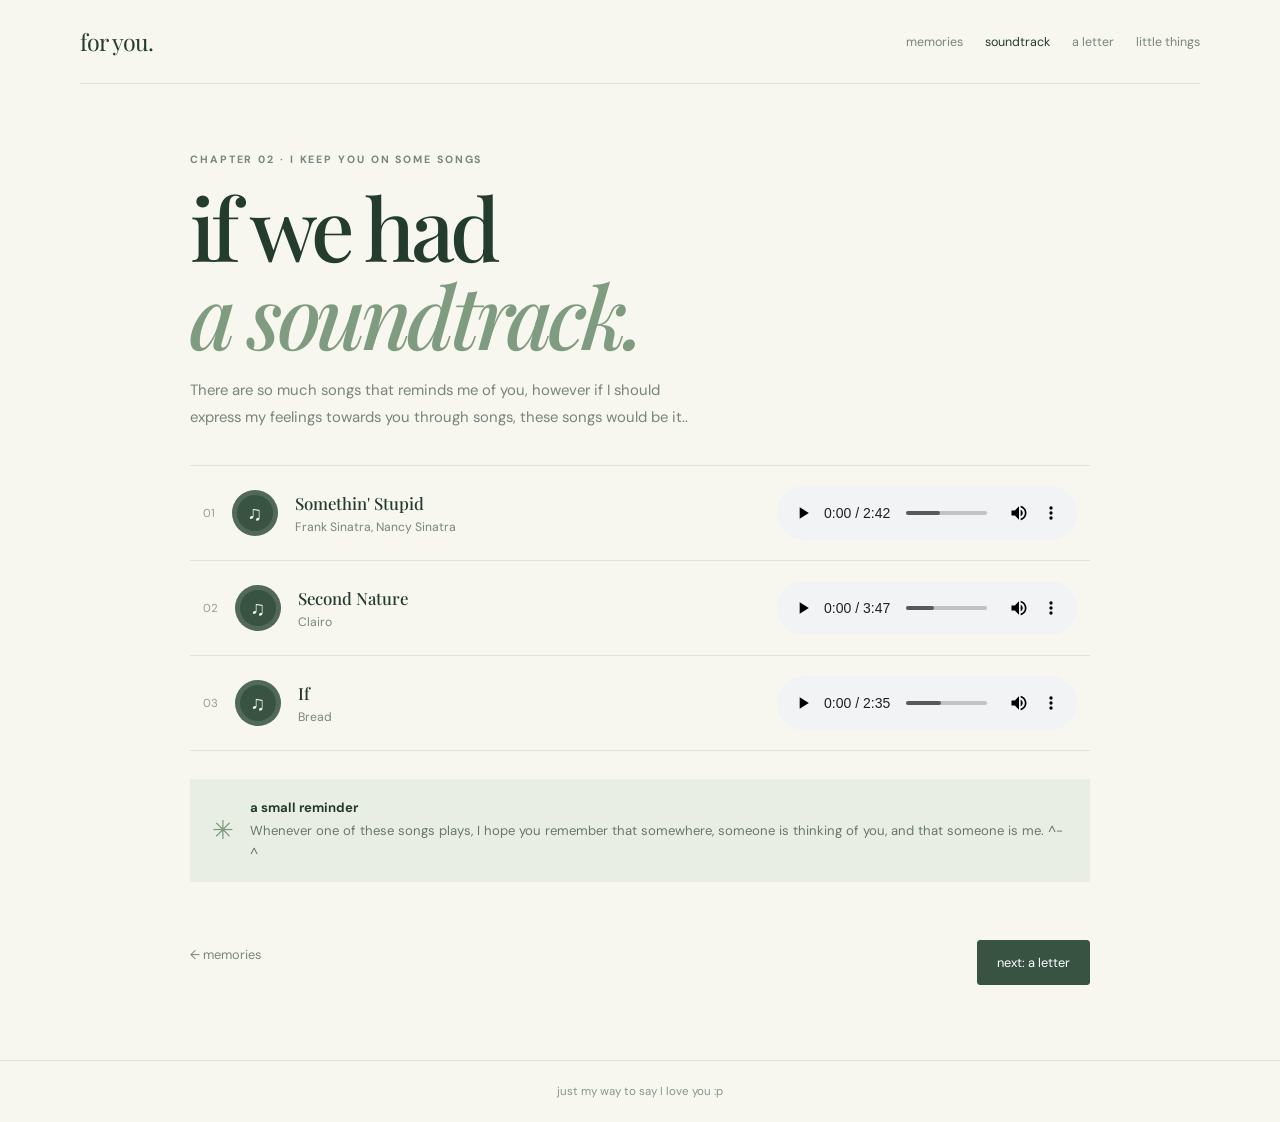
==== music.html @ f2d3e0d2 "Add files via upload" ====
<!DOCTYPE html>
<html lang="en">
<head><meta charset="UTF-8"><meta name="viewport" content="width=device-width, initial-scale=1"><title>if we had a soundtrack...</title><link rel="stylesheet" href="style.css"></head>
<body>
<nav class="nav"><a class="brand" href="index.html">for you. </span></a><div class="nav-links"><a href="gallery.html">memories</a><a class="active" href="music.html">soundtrack</a><a href="letter.html">a letter</a><a href="little-things.html">little things</a></div></nav>
<main class="page-wrap">
  <p class="eyebrow">CHAPTER 02 · I KEEP YOU ON SOME SONGS</p><h1 class="page-title">if we had<br><em>a soundtrack.</em></h1>
  <p class="page-intro">There are so much songs that reminds me of you, however if I should express my feelings towards you through songs, these songs would be it..</p>
  
<div class="playlist">

  <!-- SONG 1 -->
  <div class="track">
    <span class="track-no">01</span>
    <span class="vinyl">♫</span>

    <div class="track-info">
      <strong>Somethin' Stupid</strong>
      <small>Frank Sinatra, Nancy Sinatra</small>
    </div>

    <audio controls preload="metadata">
      <source src="songs/Somethin' Stupid_spotdown.org.mp3" type="audio/mpeg">
      Your browser does not support audio.
    </audio>
  </div>

  <!-- SONG 2 -->
  <div class="track">
    <span class="track-no">02</span>
    <span class="vinyl">♫</span>

    <div class="track-info">
      <strong>Second Nature</strong>
      <small>Clairo</small>
    </div>

    <audio controls preload="metadata">
      <source src="songs/Second Nature_spotdown.org.mp3" type="audio/mpeg">
      Your browser does not support audio.
    </audio>
  </div>

  <!-- SONG 3 -->
  <div class="track">
    <span class="track-no">03</span>
    <span class="vinyl">♫</span>

    <div class="track-info">
      <strong>If</strong>
      <small>Bread</small>
    </div>

    <audio controls preload="metadata">
      <source src="songs/If_spotdown.org.mp3" type="audio/mpeg">
      Your browser does not support audio.
    </audio>
  </div>

</div>

  <div class="playlist-note"><span>✳</span><p><strong>a small reminder</strong><br>Whenever one of these songs plays, I hope you remember that somewhere, someone is thinking of you, and that someone is me. ^-^</p></div>
  <div class="page-bottom"><a class="text-link" href="gallery.html">← memories</a><a class="button" href="letter.html">next: a letter</a></div>
</main><footer>just my way to say I love you :p</span></footer></body></html>
---- style.css ----
@import url('https://fonts.googleapis.com/css2?family=DM+Sans:wght@400;500;600;700&family=Playfair+Display:ital,wght@0,500;0,600;1,500;1,600&display=swap');
:root{--cream:#f7f6ef;--paper:#fffef9;--sage:#dce7d8;--sage2:#c5d7bf;--green:#385342;--deep:#233c2d;--muted:#788779;--line:#dce3d7;--pink:#e8b8b3}
*{box-sizing:border-box}html{scroll-behavior:smooth}body{margin:0;background:var(--cream);color:var(--deep);font-family:'DM Sans',sans-serif;min-height:100vh;display:flex;flex-direction:column}a{color:inherit;text-decoration:none}button{font:inherit}.nav{width:min(1120px,90%);margin:0 auto;padding:26px 0;display:flex;align-items:center;justify-content:space-between;gap:20px;border-bottom:1px solid var(--line)}.brand{font-family:'Playfair Display',serif;font-size:1.45rem;letter-spacing:-.04em}.brand span,footer span{color:#8ba98b}.nav-links{display:flex;gap:22px;flex-wrap:wrap;justify-content:flex-end}.nav-links a{font-size:.78rem;color:var(--muted);transition:color .2s}.nav-links a:hover,.nav-links .active{color:var(--deep)}.hero{width:min(850px,90%);margin:auto;text-align:center;padding:65px 0 85px;position:relative}.eyebrow{font-size:.66rem;letter-spacing:.18em;color:var(--muted);font-weight:700}.hero h1,.page-title{font-family:'Playfair Display',serif;font-weight:500;letter-spacing:-.055em;line-height:1.02}.hero h1{font-size:clamp(3.6rem,10vw,7.5rem);margin:25px 0}.hero h1 em,.page-title em{font-weight:500;color:#7f9c80}.intro{font-size:1rem;line-height:1.9;color:#718071}.hero-orbit{width:125px;height:125px;border:1px solid #c7d6c2;border-radius:50%;margin:5px auto 28px;display:grid;place-items:center;position:relative;background:radial-gradient(circle,#edf2e9,transparent 72%)}.orbit-heart{font-size:3.2rem;color:#789578;animation:float 3s ease-in-out infinite}.orbit-dot{position:absolute;width:10px;height:10px;border-radius:50%;background:var(--pink);top:7px;right:15px}@keyframes float{50%{transform:translateY(-7px) rotate(-8deg)}}.button{display:inline-flex;gap:22px;align-items:center;justify-content:center;padding:13px 19px;background:var(--green);color:white;border:1px solid var(--green);border-radius:3px;font-size:.8rem;cursor:pointer;transition:transform .2s,background .2s;margin-top:16px}.button:hover{background:var(--deep);transform:translateY(-2px)}.tiny-note,.small-note{font-size:.72rem;color:#899589;margin-top:22px}.page-wrap{width:min(900px,88%);margin:0 auto;padding:58px 0 75px;flex:1}.page-title{font-size:clamp(3rem,7vw,5.4rem);margin:17px 0 18px}.page-intro{color:#788579;line-height:1.8;max-width:520px;font-size:.93rem}.gallery-grid{display:grid;grid-template-columns:repeat(3,1fr);gap:18px;margin:38px 0 15px}.photo-card{position:relative;min-height:310px;display:flex;flex-direction:column;align-items:center;justify-content:center;cursor:pointer;overflow:hidden;background:#e5ebe0;border:1px solid #d6e0d2;transition:transform .25s}.photo-card:hover{transform:translateY(-4px)}.photo-two{background:#eae9df}.photo-three{background:#d9e4d6}.photo-placeholder{text-align:center;font-size:2rem;color:#8da38a}.photo-placeholder small{display:block;font-size:.72rem;letter-spacing:.04em;margin-top:8px}.photo-card img{position:absolute;width:100%;height:100%;object-fit:cover;inset:0}.photo-caption{position:absolute;bottom:0;left:0;right:0;padding:14px 10px;text-align:center;font-size:.72rem;background:#fffef0d9;color:var(--deep);z-index:1}.photo-card.has-photo .photo-placeholder{display:none}.page-bottom{display:flex;justify-content:space-between;align-items:center;gap:15px;margin-top:42px}.text-link{font-size:.8rem;color:var(--muted)}.text-link:hover{color:var(--deep)}.playlist{margin-top:35px;border-top:1px solid var(--line)}.track{display:flex;align-items:center;gap:17px;padding:20px 13px;border-bottom:1px solid var(--line);transition:background .2s}.track:hover{background:#edf1e9}.track-no{font-size:.72rem;color:#91a18e}.vinyl{display:grid;place-items:center;width:46px;height:46px;border-radius:50%;background:var(--green);color:#f8f6ec;font-size:1.25rem;box-shadow:inset 0 0 0 5px #ffffff20}.track-info{display:flex;flex-direction:column;gap:5px;flex:1}.track-info strong{font-family:'Playfair Display',serif;font-size:1.05rem;font-weight:500}.track-info small{font-size:.76rem;color:var(--muted)}.track-action{font-size:.73rem;color:var(--green)}.playlist-note{display:flex;gap:16px;align-items:center;background:#e9eee4;padding:18px 22px;margin-top:28px}.playlist-note>span{font-size:1.6rem;color:#7d9a7d}.playlist-note p{font-size:.82rem;line-height:1.7;color:#687869;margin:0}.playlist-note strong{color:var(--deep)}.letter-wrap{max-width:760px}.letter-paper{background:#fffef9;border:1px solid #e7e5d9;padding:clamp(24px,6vw,55px);margin-top:34px;box-shadow:0 12px 30px #3048320a;font-family:'Playfair Display',serif;font-size:1.05rem;line-height:1.95;color:#536354}.letter-paper p{margin:0 0 20px}.letter-paper .letter-dear{font-size:1.35rem;color:var(--deep);font-style:italic}.letter-signoff{color:var(--green);padding-top:8px}.letter-edit-note{font-family:'DM Sans',sans-serif;font-size:.68rem;color:#9aa397;border-top:1px dashed var(--line);padding-top:15px}.surprise-box{margin-top:34px;padding:28px;background:#e8eee4;text-align:center}.surprise-box h2,.game-box h2{font-family:'Playfair Display',serif;font-weight:500;font-size:1.65rem}.surprise-text{max-width:480px;margin:22px auto 0;line-height:1.8;color:#526954;font-family:'Playfair Display',serif;font-style:italic}.reasons-grid{display:grid;grid-template-columns:repeat(2,1fr);gap:12px;margin-top:32px}.reason-card{position:relative;min-height:135px;padding:22px;text-align:left;background:#e9eee5;border:1px solid #dce4d7;color:var(--deep);cursor:pointer;transition:background .2s,transform .2s}.reason-card:hover{transform:translateY(-2px);background:#e0e9dc}.reason-card>span{position:absolute;right:16px;top:14px;color:#8ca18a;font-size:.7rem}.reason-card strong{display:block;font-family:'Playfair Display',serif;font-size:1.18rem;font-weight:500;margin-bottom:8px}.reason-card small{font-size:.7rem;color:#7d8f7c}.reason-card p{font-size:.8rem;line-height:1.65;color:#637463;margin:13px 0 0}.reason-card.revealed{background:#f0f1e8}.game-box{margin-top:48px;padding:28px;background:#e7ede2;text-align:center}.game-box>p:not(.eyebrow){font-size:.82rem;color:#738171}.game-stats{display:flex;justify-content:center;gap:28px;font-size:.8rem;color:#657765;margin:18px 0}.game-area{position:relative;min-height:220px;background:#f7f7ef;border:1px dashed #c8d6c3;overflow:hidden;display:flex;align-items:center;justify-content:center;flex-direction:column;gap:8px}.game-area>p{font-size:.85rem;color:#788778}.game-heart{position:absolute;border:0;background:transparent;color:#8cae8b;font-size:1.7rem;cursor:pointer;animation:pop .4s ease-in-out infinite alternate;z-index:2}.game-heart:hover{color:#d48f91;transform:scale(1.2)}@keyframes pop{to{transform:scale(1.12) rotate(10deg)}}footer{text-align:center;padding:23px 15px;color:#8a9789;font-size:.72rem;border-top:1px solid var(--line)}@media(max-width:650px){.nav{align-items:flex-start;flex-direction:column;padding:20px 0}.nav-links{justify-content:flex-start;gap:13px}.nav-links a{font-size:.72rem}.hero{padding:55px 0}.gallery-grid{grid-template-columns:1fr;gap:15px}.photo-card{min-height:300px}.page-wrap{padding-top:42px}.reasons-grid{grid-template-columns:1fr}.page-bottom{align-items:flex-start;flex-direction:column}.track{gap:11px;padding:16px 7px}.track-action{font-size:.68rem}.track-info strong{font-size:.95rem}.letter-paper{font-size:1rem}.game-box{padding:18px 12px}}
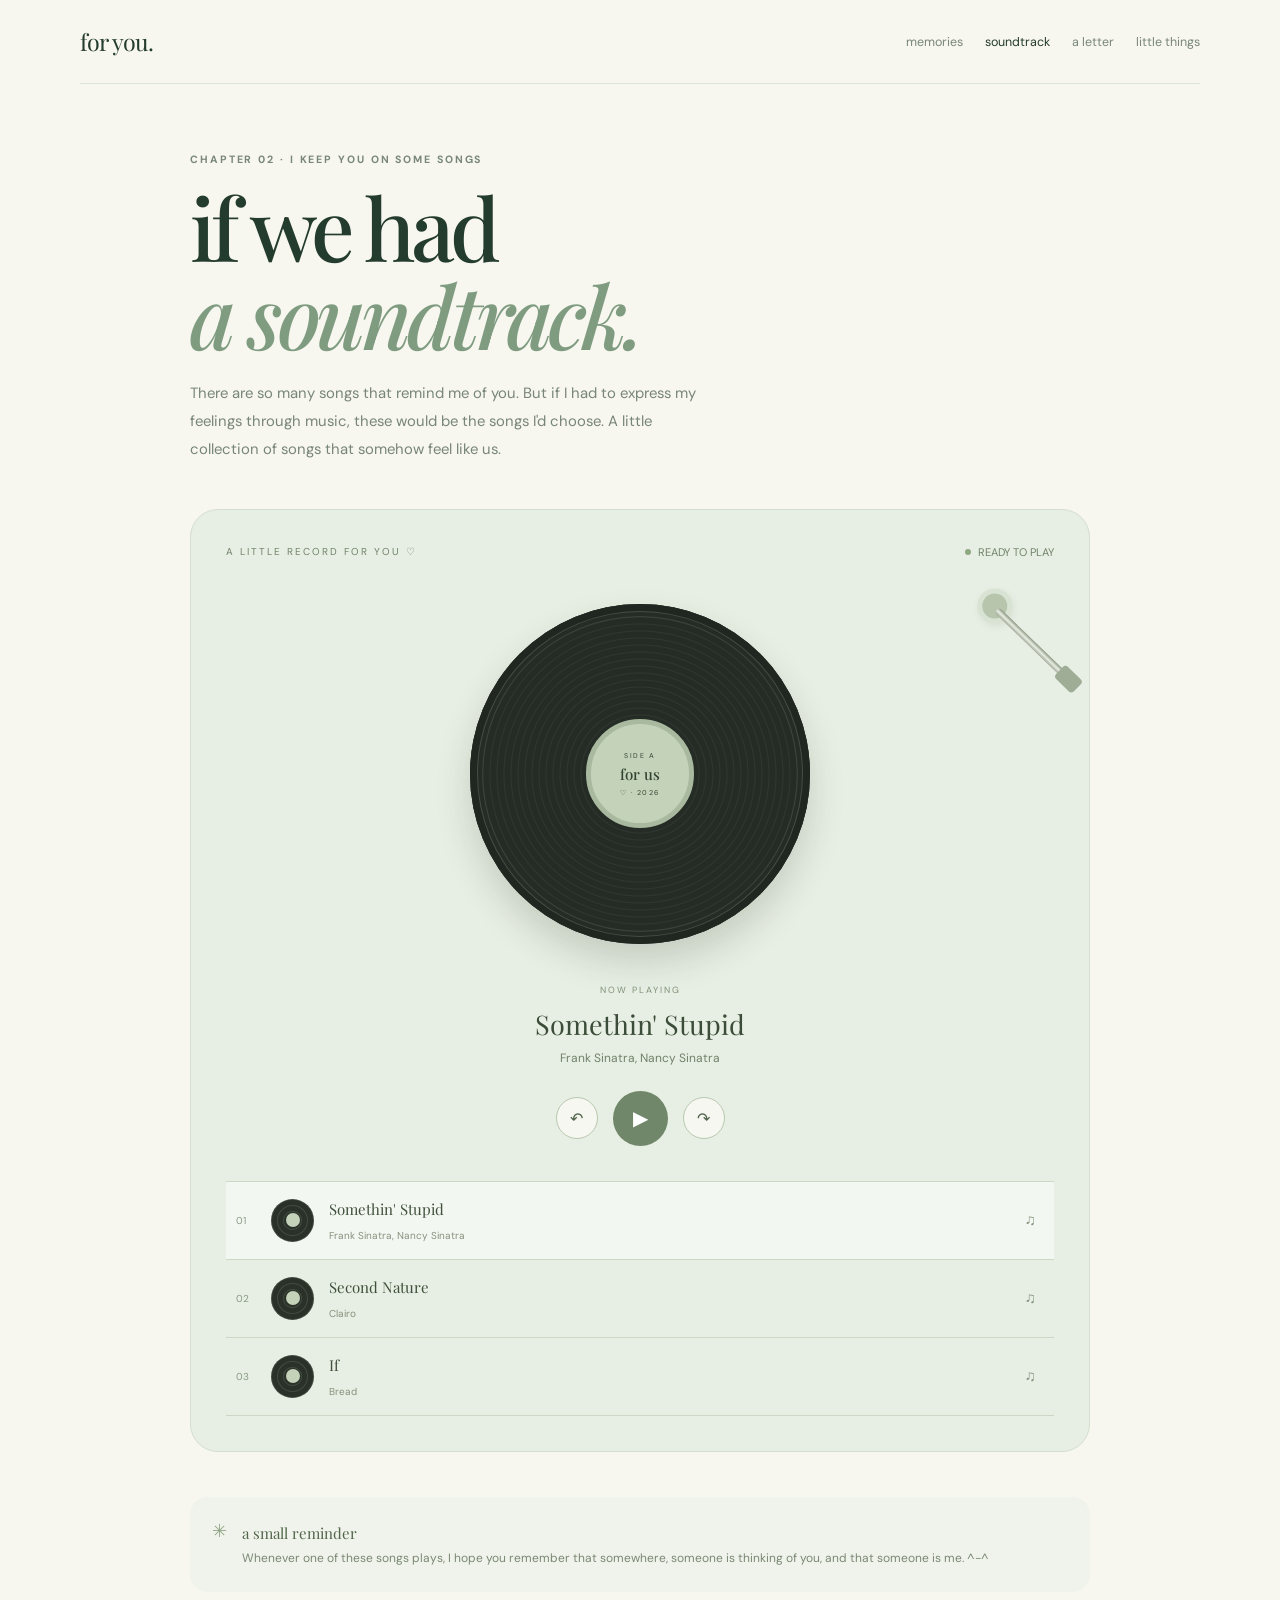
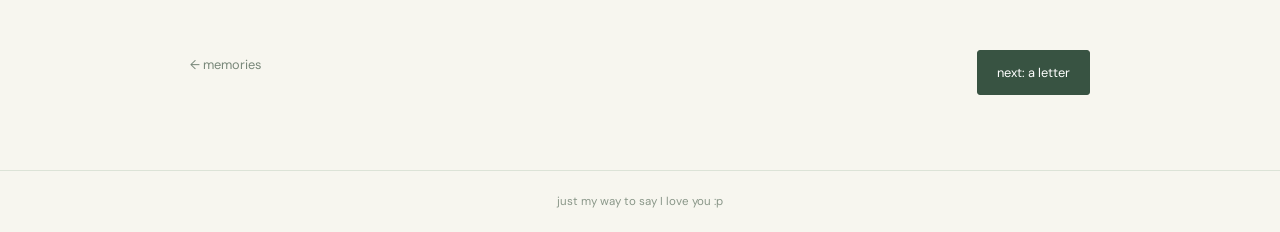
==== commit de2e0090: "Update music.html" ====
--- a/music.html
+++ b/music.html
@@ -1,64 +1,787 @@
+
 <!DOCTYPE html>
 <html lang="en">
-<head><meta charset="UTF-8"><meta name="viewport" content="width=device-width, initial-scale=1"><title>if we had a soundtrack...</title><link rel="stylesheet" href="style.css"></head>
+<head>
+  <meta charset="UTF-8">
+  <meta name="viewport" content="width=device-width, initial-scale=1">
+
+  <title>if we had a soundtrack...</title>
+
+  <link rel="stylesheet" href="style.css">
+
+  <style>
+    /* MUSIC PAGE */
+
+    .music-page {
+      max-width: 900px;
+      margin: auto;
+    }
+
+    .music-intro {
+      max-width: 600px;
+      margin-bottom: 45px;
+    }
+
+    .music-intro .page-title {
+      margin-bottom: 20px;
+    }
+
+    .music-intro .page-intro {
+      line-height: 1.9;
+    }
+
+    /* MAIN RECORD PLAYER */
+
+    .record-player {
+      background: #e7eee3;
+      border: 1px solid #d3dfce;
+      border-radius: 28px;
+      padding: 35px;
+      margin: 45px 0;
+      position: relative;
+      overflow: hidden;
+    }
+
+    .player-top {
+      display: flex;
+      justify-content: space-between;
+      align-items: center;
+      margin-bottom: 30px;
+      gap: 15px;
+    }
+
+    .player-label {
+      font-size: 10px;
+      letter-spacing: 2px;
+      text-transform: uppercase;
+      color: #71836a;
+    }
+
+    .player-status {
+      font-size: 11px;
+      color: #71836a;
+      display: flex;
+      align-items: center;
+      gap: 7px;
+    }
+
+    .status-dot {
+      width: 6px;
+      height: 6px;
+      background: #8ca783;
+      border-radius: 50%;
+    }
+
+    /* TURNTABLE */
+
+    .turntable {
+      display: flex;
+      justify-content: center;
+      align-items: center;
+      position: relative;
+      padding: 15px 0 30px;
+    }
+
+    .vinyl-disc {
+      width: min(100%, 340px);
+      aspect-ratio: 1;
+      border-radius: 50%;
+      background:
+        repeating-radial-gradient(
+          circle,
+          #252b25 0px,
+          #252b25 2px,
+          #303730 3px,
+          #252b25 4px,
+          #252b25 7px
+        );
+      box-shadow:
+        0 18px 35px rgba(47, 62, 43, 0.18),
+        inset 0 0 0 7px #202620,
+        inset 0 0 0 8px #454d43;
+      position: relative;
+      display: flex;
+      justify-content: center;
+      align-items: center;
+      animation: spin 4s linear infinite;
+      animation-play-state: paused;
+    }
+
+    .vinyl-disc.playing {
+      animation-play-state: running;
+    }
+
+    .vinyl-disc::before {
+      content: "";
+      position: absolute;
+      inset: 12px;
+      border-radius: 50%;
+      border: 1px solid rgba(255,255,255,0.08);
+    }
+
+    .vinyl-label {
+      width: 32%;
+      aspect-ratio: 1;
+      border-radius: 50%;
+      background: #c3d2b9;
+      display: flex;
+      justify-content: center;
+      align-items: center;
+      flex-direction: column;
+      color: #334331;
+      text-align: center;
+      position: relative;
+      z-index: 2;
+      border: 5px solid #a9b99f;
+    }
+
+    .vinyl-label small {
+      font-size: 7px;
+      letter-spacing: 1.5px;
+      text-transform: uppercase;
+    }
+
+    .vinyl-label strong {
+      font-family: "Playfair Display", serif;
+      font-size: clamp(10px, 3vw, 15px);
+      font-weight: 500;
+      margin: 4px 0;
+    }
+
+    .vinyl-hole {
+      width: 7px;
+      height: 7px;
+      background: #293128;
+      border-radius: 50%;
+      position: absolute;
+    }
+
+    /* TONEARM */
+
+    .tonearm {
+      position: absolute;
+      width: 125px;
+      height: 125px;
+      top: 0;
+      right: 5%;
+      z-index: 5;
+      transform-origin: 85% 15%;
+      transform: rotate(-28deg);
+      transition: transform 1s ease;
+      pointer-events: none;
+    }
+
+    .tonearm.playing {
+      transform: rotate(0deg);
+    }
+
+    .tonearm-base {
+      position: absolute;
+      width: 35px;
+      height: 35px;
+      border-radius: 50%;
+      background: #b7c5ad;
+      border: 5px solid #d9e3d3;
+      right: 0;
+      top: 0;
+      box-shadow: 0 3px 8px #0001;
+    }
+
+    .tonearm-stick {
+      position: absolute;
+      width: 7px;
+      height: 105px;
+      background: linear-gradient(
+        to right,
+        #a0a99a,
+        #e8eee2,
+        #899481
+      );
+      border-radius: 10px;
+      right: 14px;
+      top: 22px;
+      transform: rotate(-18deg);
+      transform-origin: top;
+    }
+
+    .tonearm-stick::after {
+      content: "";
+      position: absolute;
+      width: 17px;
+      height: 25px;
+      background: #a0ad96;
+      border-radius: 4px;
+      bottom: -7px;
+      left: -5px;
+    }
+
+    /* SONG INFO */
+
+    .now-playing {
+      text-align: center;
+      margin: 10px 0 25px;
+    }
+
+    .now-playing-label {
+      font-size: 9px;
+      letter-spacing: 2px;
+      text-transform: uppercase;
+      color: #82927a;
+      margin-bottom: 10px;
+    }
+
+    .now-playing h2 {
+      font-family: "Playfair Display", serif;
+      font-size: 27px;
+      font-weight: 400;
+      color: #3b4c38;
+      margin: 0 0 8px;
+    }
+
+    .now-playing p {
+      font-size: 12px;
+      color: #71816a;
+      margin: 0;
+    }
+
+    /* PLAYER BUTTON */
+
+    .player-controls {
+      display: flex;
+      justify-content: center;
+      align-items: center;
+      gap: 15px;
+      margin-bottom: 35px;
+    }
+
+    .control-button {
+      border: 1px solid #b9c9b0;
+      background: #f5f7f0;
+      color: #50634b;
+      width: 42px;
+      height: 42px;
+      border-radius: 50%;
+      display: flex;
+      justify-content: center;
+      align-items: center;
+      cursor: pointer;
+      transition: 0.2s;
+      font-size: 16px;
+    }
+
+    .control-button:hover {
+      background: #d4e0cc;
+      transform: scale(1.05);
+    }
+
+    .control-button.main {
+      width: 55px;
+      height: 55px;
+      background: #71876a;
+      color: white;
+      border: none;
+      font-size: 20px;
+    }
+
+    /* SONG LIST */
+
+    .track-list {
+      border-top: 1px solid #cbd8c5;
+    }
+
+    .track {
+      display: flex;
+      align-items: center;
+      gap: 15px;
+      padding: 17px 10px;
+      border-bottom: 1px solid #cbd8c5;
+      cursor: pointer;
+      transition: 0.25s;
+    }
+
+    .track:hover {
+      background: rgba(255,255,255,0.3);
+    }
+
+    .track.active {
+      background: rgba(255,255,255,0.48);
+    }
+
+    .track-number {
+      font-size: 10px;
+      color: #899985;
+      min-width: 20px;
+    }
+
+    .track-mini-disc {
+      width: 43px;
+      height: 43px;
+      border-radius: 50%;
+      background:
+        repeating-radial-gradient(
+          circle,
+          #293129 0px,
+          #293129 2px,
+          #414940 3px,
+          #293129 4px,
+          #293129 6px
+        );
+      display: flex;
+      justify-content: center;
+      align-items: center;
+      flex-shrink: 0;
+    }
+
+    .track-mini-disc span {
+      width: 14px;
+      height: 14px;
+      border-radius: 50%;
+      background: #c3d2b9;
+      display: block;
+    }
+
+    .track.active .track-mini-disc {
+      animation: spin 4s linear infinite;
+    }
+
+    .track-info {
+      flex: 1;
+      min-width: 0;
+    }
+
+    .track-info strong {
+      display: block;
+      font-family: "Playfair Display", serif;
+      font-size: 15px;
+      font-weight: 400;
+      color: #40503c;
+      margin-bottom: 5px;
+    }
+
+    .track-info small {
+      font-size: 10px;
+      color: #85917d;
+    }
+
+    .track-play {
+      color: #81927a;
+      font-size: 15px;
+      padding: 0 8px;
+    }
+
+    /* NOTE */
+
+    .playlist-note {
+      display: flex;
+      gap: 15px;
+      align-items: flex-start;
+      background: #f0f3eb;
+      border-radius: 18px;
+      padding: 22px;
+      margin-top: 30px;
+    }
+
+    .playlist-note > span {
+      color: #91a587;
+      font-size: 18px;
+    }
+
+    .playlist-note p {
+      margin: 0;
+      font-size: 12px;
+      line-height: 1.9;
+      color: #7a8874;
+    }
+
+    .playlist-note strong {
+      color: #52664b;
+      font-family: "Playfair Display", serif;
+      font-size: 15px;
+      font-weight: 400;
+    }
+
+    /* ANIMATION */
+
+    @keyframes spin {
+      from {
+        transform: rotate(0deg);
+      }
+
+      to {
+        transform: rotate(360deg);
+      }
+    }
+
+    /* MOBILE */
+
+    @media (max-width: 600px) {
+      .record-player {
+        padding: 22px 17px;
+        border-radius: 22px;
+      }
+
+      .vinyl-disc {
+        width: min(78vw, 300px);
+      }
+
+      .tonearm {
+        transform: scale(0.75) rotate(-28deg);
+        right: -5px;
+        top: -5px;
+      }
+
+      .tonearm.playing {
+        transform: scale(0.75) rotate(0deg);
+      }
+
+      .now-playing h2 {
+        font-size: 23px;
+      }
+
+      .track {
+        gap: 10px;
+      }
+
+      .track-info strong {
+        font-size: 14px;
+      }
+    }
+  </style>
+</head>
+
 <body>
-<nav class="nav"><a class="brand" href="index.html">for you. </span></a><div class="nav-links"><a href="gallery.html">memories</a><a class="active" href="music.html">soundtrack</a><a href="letter.html">a letter</a><a href="little-things.html">little things</a></div></nav>
-<main class="page-wrap">
-  <p class="eyebrow">CHAPTER 02 · I KEEP YOU ON SOME SONGS</p><h1 class="page-title">if we had<br><em>a soundtrack.</em></h1>
-  <p class="page-intro">There are so much songs that reminds me of you, however if I should express my feelings towards you through songs, these songs would be it..</p>
-  
-<div class="playlist">
-
-  <!-- SONG 1 -->
-  <div class="track">
-    <span class="track-no">01</span>
-    <span class="vinyl">♫</span>
-
-    <div class="track-info">
-      <strong>Somethin' Stupid</strong>
-      <small>Frank Sinatra, Nancy Sinatra</small>
+
+<nav class="nav">
+  <a class="brand" href="index.html">for you.</a>
+
+  <div class="nav-links">
+    <a href="gallery.html">memories</a>
+    <a class="active" href="music.html">soundtrack</a>
+    <a href="letter.html">a letter</a>
+    <a href="little-things.html">little things</a>
+  </div>
+</nav>
+
+<main class="page-wrap music-page">
+
+  <div class="music-intro">
+    <p class="eyebrow">CHAPTER 02 · I KEEP YOU ON SOME SONGS</p>
+
+    <h1 class="page-title">
+      if we had<br>
+      <em>a soundtrack.</em>
+    </h1>
+
+    <p class="page-intro">
+      There are so many songs that remind me of you.
+      But if I had to express my feelings through music,
+      these would be the songs I'd choose.
+      A little collection of songs that somehow feel like us.
+    </p>
+  </div>
+
+  <!-- RECORD PLAYER -->
+
+  <section class="record-player">
+
+    <div class="player-top">
+      <span class="player-label">a little record for you ♡</span>
+
+      <span class="player-status">
+        <span class="status-dot"></span>
+        <span id="statusText">READY TO PLAY</span>
+      </span>
     </div>
 
-    <audio controls preload="metadata">
-      <source src="songs/Somethin' Stupid_spotdown.org.mp3" type="audio/mpeg">
-      Your browser does not support audio.
-    </audio>
+    <!-- VINYL -->
+
+    <div class="turntable">
+
+      <div class="vinyl-disc" id="vinyl">
+
+        <div class="vinyl-label">
+          <small>side a</small>
+          <strong>for us</strong>
+          <small>♡ · 2026</small>
+        </div>
+
+        <div class="vinyl-hole"></div>
+
+      </div>
+
+      <!-- TONEARM -->
+
+      <div class="tonearm" id="tonearm">
+        <div class="tonearm-base"></div>
+        <div class="tonearm-stick"></div>
+      </div>
+
+    </div>
+
+    <!-- CURRENT SONG -->
+
+    <div class="now-playing">
+
+      <div class="now-playing-label">NOW PLAYING</div>
+
+      <h2 id="currentTitle">Somethin' Stupid</h2>
+
+      <p id="currentArtist">Frank Sinatra, Nancy Sinatra</p>
+
+    </div>
+
+    <!-- CONTROLS -->
+
+    <div class="player-controls">
+
+      <button class="control-button" id="prevButton" aria-label="Previous song">
+        ↶
+      </button>
+
+      <button class="control-button main" id="playButton" aria-label="Play">
+        ▶
+      </button>
+
+      <button class="control-button" id="nextButton" aria-label="Next song">
+        ↷
+      </button>
+
+    </div>
+
+    <!-- SONG LIST -->
+
+    <div class="track-list">
+
+      <div class="track active" data-index="0">
+
+        <span class="track-number">01</span>
+
+        <div class="track-mini-disc">
+          <span></span>
+        </div>
+
+        <div class="track-info">
+          <strong>Somethin' Stupid</strong>
+          <small>Frank Sinatra, Nancy Sinatra</small>
+        </div>
+
+        <span class="track-play">♫</span>
+
+      </div>
+
+      <div class="track" data-index="1">
+
+        <span class="track-number">02</span>
+
+        <div class="track-mini-disc">
+          <span></span>
+        </div>
+
+        <div class="track-info">
+          <strong>Second Nature</strong>
+          <small>Clairo</small>
+        </div>
+
+        <span class="track-play">♫</span>
+
+      </div>
+
+      <div class="track" data-index="2">
+
+        <span class="track-number">03</span>
+
+        <div class="track-mini-disc">
+          <span></span>
+        </div>
+
+        <div class="track-info">
+          <strong>If</strong>
+          <small>Bread</small>
+        </div>
+
+        <span class="track-play">♫</span>
+
+      </div>
+
+    </div>
+
+    <!-- HIDDEN AUDIO -->
+
+    <audio id="audioPlayer" preload="metadata"></audio>
+
+  </section>
+
+  <!-- LITTLE NOTE -->
+
+  <div class="playlist-note">
+
+    <span>✳</span>
+
+    <p>
+      <strong>a small reminder</strong><br>
+      Whenever one of these songs plays, I hope you remember
+      that somewhere, someone is thinking of you,
+      and that someone is me. ^-^
+    </p>
+
   </div>
 
-  <!-- SONG 2 -->
-  <div class="track">
-    <span class="track-no">02</span>
-    <span class="vinyl">♫</span>
-
-    <div class="track-info">
-      <strong>Second Nature</strong>
-      <small>Clairo</small>
-    </div>
-
-    <audio controls preload="metadata">
-      <source src="songs/Second Nature_spotdown.org.mp3" type="audio/mpeg">
-      Your browser does not support audio.
-    </audio>
+  <div class="page-bottom">
+    <a class="text-link" href="gallery.html">← memories</a>
+    <a class="button" href="letter.html">next: a letter</a>
   </div>
 
-  <!-- SONG 3 -->
-  <div class="track">
-    <span class="track-no">03</span>
-    <span class="vinyl">♫</span>
-
-    <div class="track-info">
-      <strong>If</strong>
-      <small>Bread</small>
-    </div>
-
-    <audio controls preload="metadata">
-      <source src="songs/If_spotdown.org.mp3" type="audio/mpeg">
-      Your browser does not support audio.
-    </audio>
-  </div>
-
-</div>
-
-  <div class="playlist-note"><span>✳</span><p><strong>a small reminder</strong><br>Whenever one of these songs plays, I hope you remember that somewhere, someone is thinking of you, and that someone is me. ^-^</p></div>
-  <div class="page-bottom"><a class="text-link" href="gallery.html">← memories</a><a class="button" href="letter.html">next: a letter</a></div>
-</main><footer>just my way to say I love you :p</span></footer></body></html>+</main>
+
+<footer>just my way to say I love you :p</footer>
+
+<!-- PLAYER SCRIPT -->
+
+<script>
+
+  const songs = [
+    {
+      title: "Somethin' Stupid",
+      artist: "Frank Sinatra, Nancy Sinatra",
+      src: "songs/Somethin' Stupid_spotdown.org.mp3"
+    },
+    {
+      title: "Second Nature",
+      artist: "Clairo",
+      src: "songs/Second Nature_spotdown.org.mp3"
+    },
+    {
+      title: "If",
+      artist: "Bread",
+      src: "songs/If_spotdown.org.mp3"
+    }
+  ];
+
+  const audio = document.getElementById("audioPlayer");
+  const vinyl = document.getElementById("vinyl");
+  const tonearm = document.getElementById("tonearm");
+
+  const playButton = document.getElementById("playButton");
+  const prevButton = document.getElementById("prevButton");
+  const nextButton = document.getElementById("nextButton");
+
+  const currentTitle = document.getElementById("currentTitle");
+  const currentArtist = document.getElementById("currentArtist");
+  const statusText = document.getElementById("statusText");
+
+  const tracks = document.querySelectorAll(".track");
+
+  let currentIndex = 0;
+
+  function loadSong(index) {
+
+    currentIndex = index;
+
+    const song = songs[currentIndex];
+
+    audio.src = song.src;
+
+    currentTitle.textContent = song.title;
+    currentArtist.textContent = song.artist;
+
+    tracks.forEach((track, i) => {
+      track.classList.toggle("active", i === currentIndex);
+    });
+
+    playButton.textContent = "▶";
+
+    vinyl.classList.remove("playing");
+    tonearm.classList.remove("playing");
+
+    statusText.textContent = "READY TO PLAY";
+  }
+
+  function playSong() {
+
+    if (audio.paused) {
+
+      audio.play().catch(() => {
+        statusText.textContent = "CHECK YOUR SONG FILE";
+      });
+
+    } else {
+
+      audio.pause();
+
+    }
+
+  }
+
+  function updatePlayer() {
+
+    const isPlaying = !audio.paused;
+
+    vinyl.classList.toggle("playing", isPlaying);
+    tonearm.classList.toggle("playing", isPlaying);
+
+    playButton.textContent = isPlaying ? "Ⅱ" : "▶";
+
+    statusText.textContent = isPlaying
+      ? "NOW PLAYING ♡"
+      : "PAUSED";
+
+  }
+
+  function nextSong() {
+
+    currentIndex = (currentIndex + 1) % songs.length;
+
+    loadSong(currentIndex);
+
+    audio.play().catch(() => {
+      statusText.textContent = "CHECK YOUR SONG FILE";
+    });
+
+  }
+
+  function previousSong() {
+
+    currentIndex = (currentIndex - 1 + songs.length) % songs.length;
+
+    loadSong(currentIndex);
+
+    audio.play().catch(() => {
+      statusText.textContent = "CHECK YOUR SONG FILE";
+    });
+
+  }
+
+  playButton.addEventListener("click", playSong);
+
+  nextButton.addEventListener("click", nextSong);
+
+  prevButton.addEventListener("click", previousSong);
+
+  tracks.forEach((track) => {
+
+    track.addEventListener("click", () => {
+
+      const index = Number(track.dataset.index);
+
+      loadSong(index);
+
+      audio.play().catch(() => {
+        statusText.textContent = "CHECK YOUR SONG FILE";
+      });
+
+    });
+
+  });
+
+  audio.addEventListener("play", updatePlayer);
+
+  audio.addEventListener("pause", updatePlayer);
+
+  audio.addEventListener("ended", nextSong);
+
+  loadSong(0);
+
+</script>
+
+</body>
+</html>
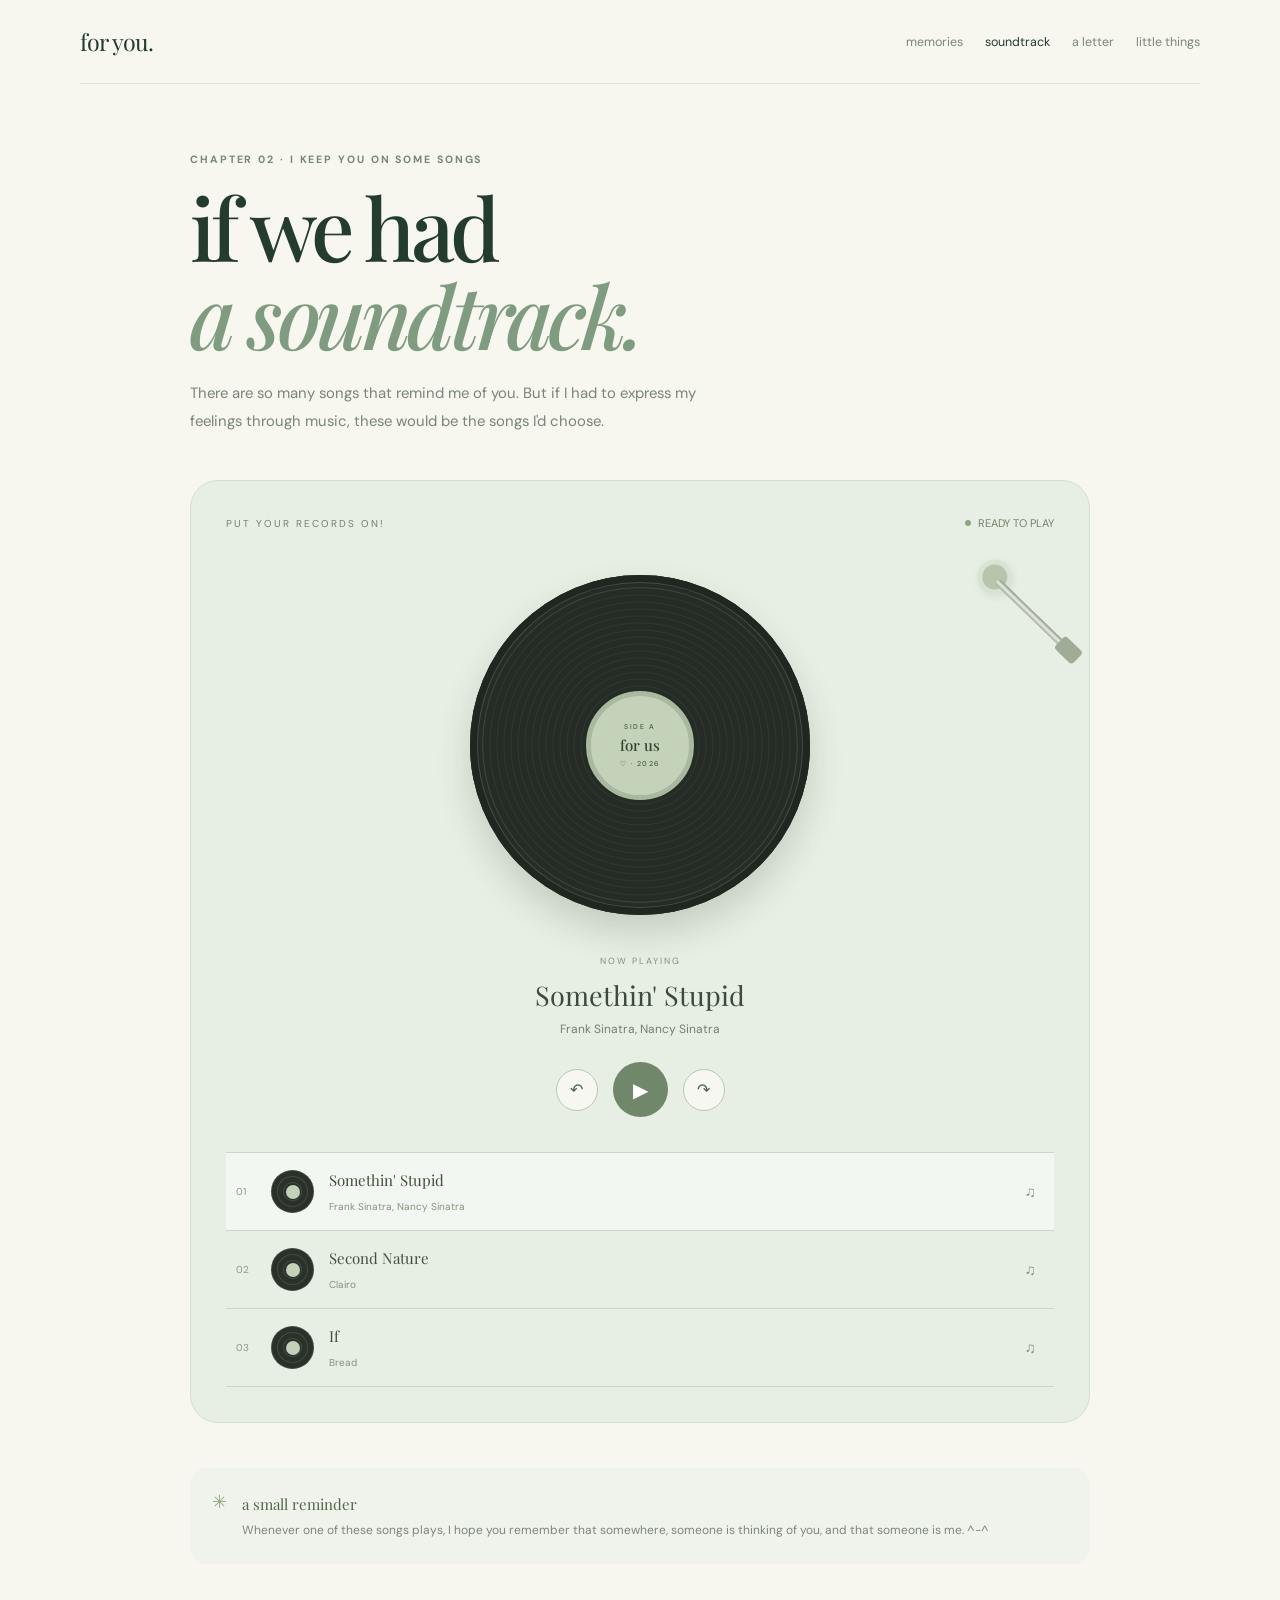
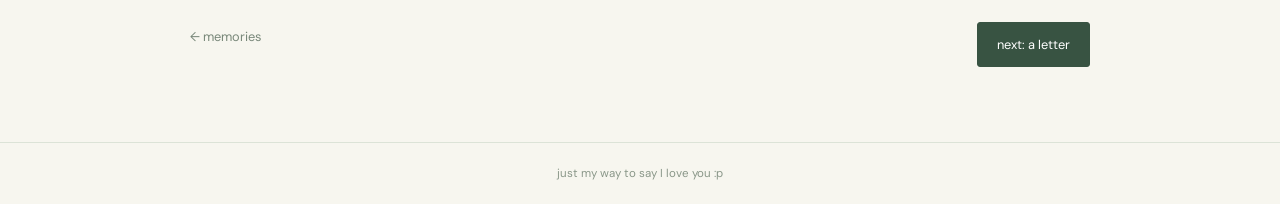
==== commit 2c19d6e5: "Update music.html" ====
--- a/music.html
+++ b/music.html
@@ -476,7 +476,6 @@
       There are so many songs that remind me of you.
       But if I had to express my feelings through music,
       these would be the songs I'd choose.
-      A little collection of songs that somehow feel like us.
     </p>
   </div>
 
@@ -485,7 +484,7 @@
   <section class="record-player">
 
     <div class="player-top">
-      <span class="player-label">a little record for you ♡</span>
+      <span class="player-label">put your records on!</span>
 
       <span class="player-status">
         <span class="status-dot"></span>
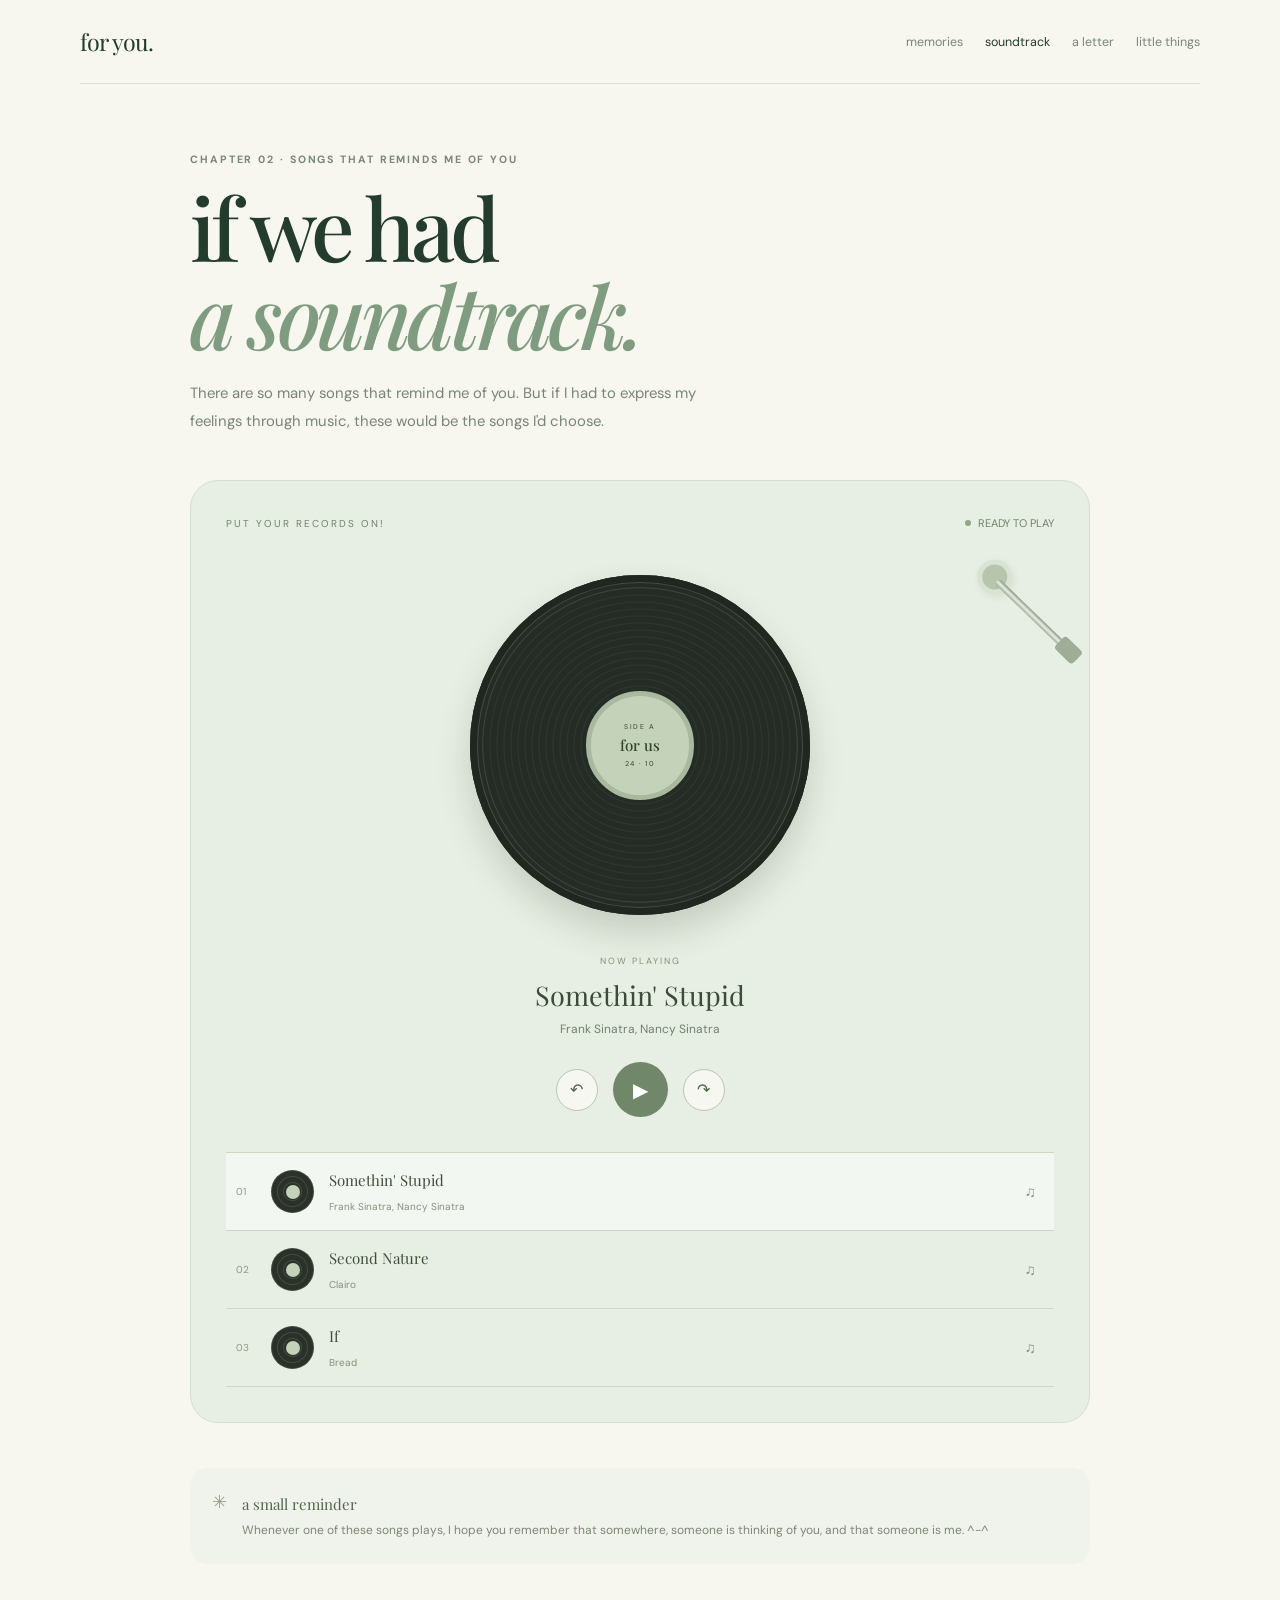
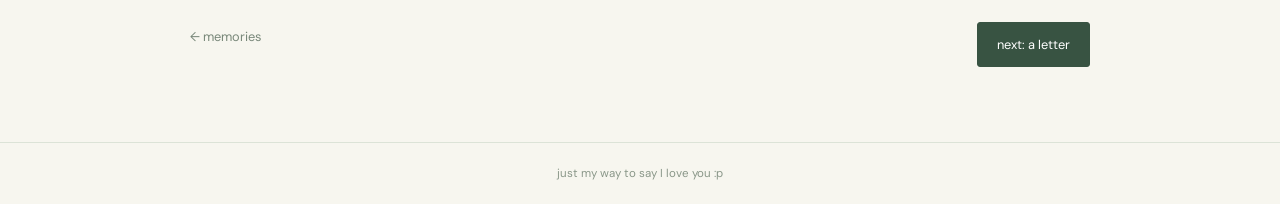
==== commit 85c7f55f: "Update music.html" ====
--- a/music.html
+++ b/music.html
@@ -465,7 +465,7 @@
 <main class="page-wrap music-page">
 
   <div class="music-intro">
-    <p class="eyebrow">CHAPTER 02 · I KEEP YOU ON SOME SONGS</p>
+    <p class="eyebrow">CHAPTER 02 · SONGS THAT REMINDS ME OF YOU</p>
 
     <h1 class="page-title">
       if we had<br>
@@ -501,7 +501,7 @@
         <div class="vinyl-label">
           <small>side a</small>
           <strong>for us</strong>
-          <small>♡ · 2026</small>
+          <small>24 · 10</small>
         </div>
 
         <div class="vinyl-hole"></div>
